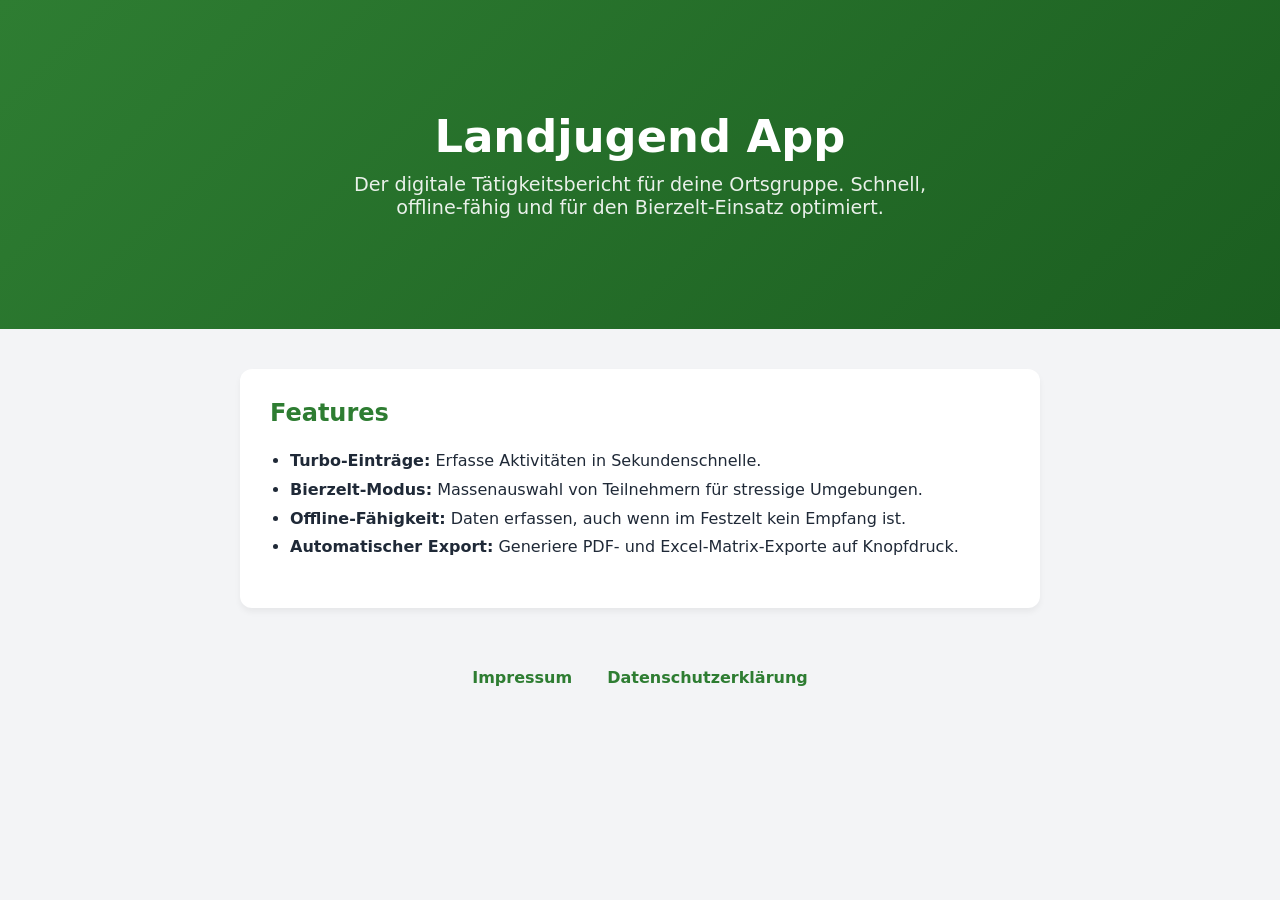
==== index.html @ 34b5fcd6 "Add files via upload" ====
<!DOCTYPE html>
<html lang="de">
<head>
    <meta charset="UTF-8">
    <meta name="viewport" content="width=device-width, initial-scale=1.0">
    <title>Landjugend App | Tätigkeitsbericht</title>
    <style>
        :root {
            --lj-green: #2e7d32; /* Typisches Grün, anpassen! */
            --lj-light: #e8f5e9;
            --text-dark: #1f2937;
        }
        body {
            font-family: system-ui, -apple-system, sans-serif;
            margin: 0;
            background-color: #f3f4f6;
            color: var(--text-dark);
        }
        .hero {
            background: linear-gradient(135deg, var(--lj-green), #1b5e20);
            color: white;
            padding: 80px 20px;
            text-align: center;
        }
        .hero h1 { margin-bottom: 10px; font-size: 2.8rem; }
        .hero p { font-size: 1.2rem; opacity: 0.9; max-width: 600px; margin: 0 auto 30px auto; }
        
        .container { max-width: 800px; margin: 40px auto; padding: 0 20px; }
        
        .feature-list {
            background: white;
            padding: 30px;
            border-radius: 12px;
            box-shadow: 0 4px 6px rgba(0,0,0,0.05);
        }
        .feature-list h2 { color: var(--lj-green); margin-top: 0; }
        .feature-list ul { padding-left: 20px; line-height: 1.8; }
        
        .legal-links {
            text-align: center;
            margin-top: 40px;
            padding: 20px;
        }
        .legal-links a {
            color: var(--lj-green);
            text-decoration: none;
            margin: 0 15px;
            font-weight: bold;
        }
        .legal-links a:hover { text-decoration: underline; }
    </style>
</head>
<body>
    <div class="hero">
        <h1>Landjugend App</h1>
        <p>Der digitale Tätigkeitsbericht für deine Ortsgruppe. Schnell, offline-fähig und für den Bierzelt-Einsatz optimiert.</p>
        </div>

    <div class="container">
        <div class="feature-list">
            <h2>Features</h2>
            <ul>
                <li><strong>Turbo-Einträge:</strong> Erfasse Aktivitäten in Sekundenschnelle.</li>
                <li><strong>Bierzelt-Modus:</strong> Massenauswahl von Teilnehmern für stressige Umgebungen.</li>
                <li><strong>Offline-Fähigkeit:</strong> Daten erfassen, auch wenn im Festzelt kein Empfang ist.</li>
                <li><strong>Automatischer Export:</strong> Generiere PDF- und Excel-Matrix-Exporte auf Knopfdruck.</li>
            </ul>
        </div>

        <div class="legal-links">
            <a href="impressum.html">Impressum</a>
            <a href="datenschutz.html">Datenschutzerklärung</a>
        </div>
    </div>
</body>
</html>
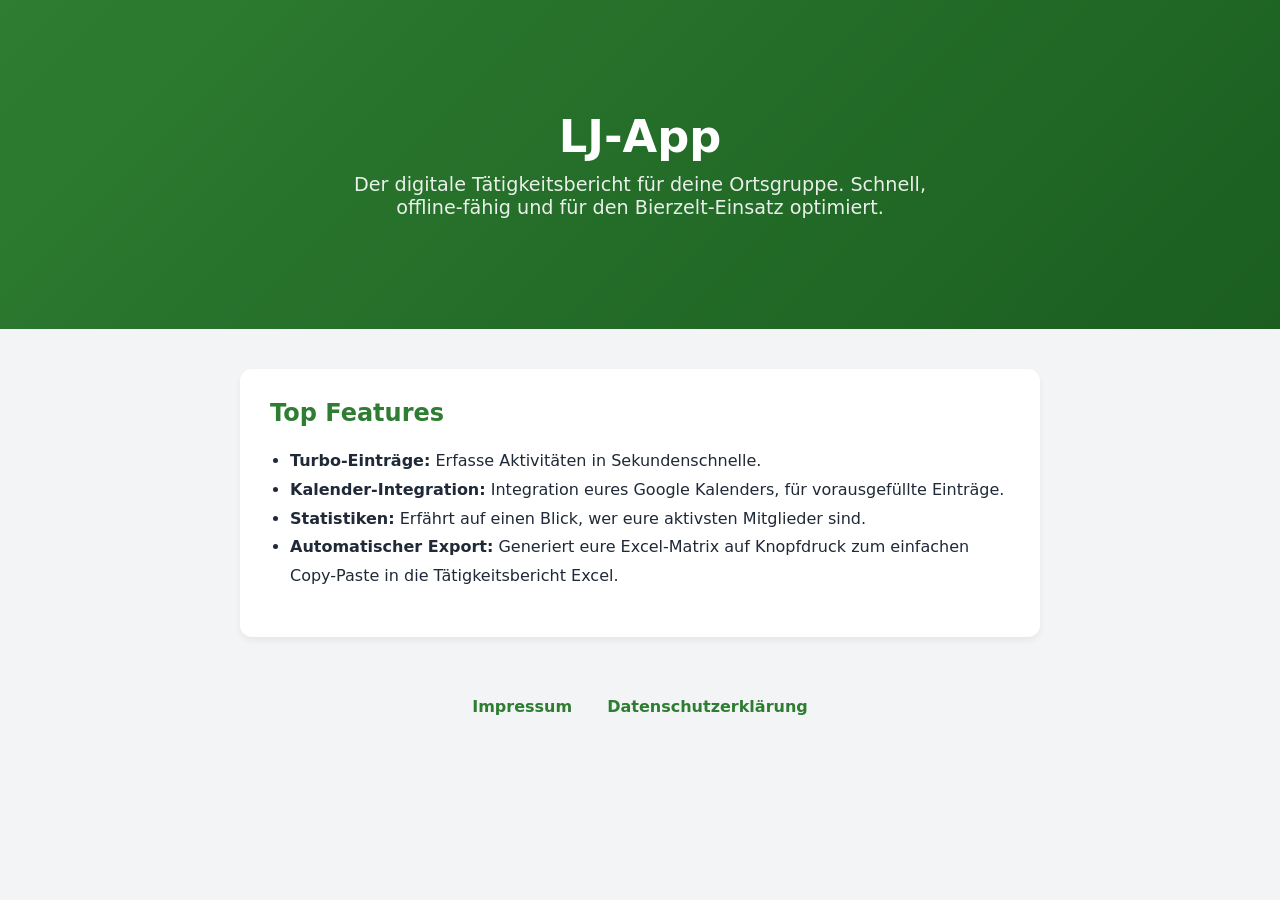
==== commit c0a4cfff: "Update index.html" ====
--- a/index.html
+++ b/index.html
@@ -52,18 +52,18 @@
 </head>
 <body>
     <div class="hero">
-        <h1>Landjugend App</h1>
+        <h1>LJ-App</h1>
         <p>Der digitale Tätigkeitsbericht für deine Ortsgruppe. Schnell, offline-fähig und für den Bierzelt-Einsatz optimiert.</p>
         </div>
 
     <div class="container">
         <div class="feature-list">
-            <h2>Features</h2>
+            <h2>Top Features</h2>
             <ul>
                 <li><strong>Turbo-Einträge:</strong> Erfasse Aktivitäten in Sekundenschnelle.</li>
-                <li><strong>Bierzelt-Modus:</strong> Massenauswahl von Teilnehmern für stressige Umgebungen.</li>
-                <li><strong>Offline-Fähigkeit:</strong> Daten erfassen, auch wenn im Festzelt kein Empfang ist.</li>
-                <li><strong>Automatischer Export:</strong> Generiere PDF- und Excel-Matrix-Exporte auf Knopfdruck.</li>
+                <li><strong>Kalender-Integration:</strong> Integration eures Google Kalenders, für vorausgefüllte Einträge.</li>
+                <li><strong>Statistiken:</strong> Erfährt auf einen Blick, wer eure aktivsten Mitglieder sind.</li>
+                <li><strong>Automatischer Export:</strong> Generiert eure Excel-Matrix auf Knopfdruck zum einfachen Copy-Paste in die Tätigkeitsbericht Excel.</li>
             </ul>
         </div>
 
@@ -73,4 +73,4 @@
         </div>
     </div>
 </body>
-</html>+</html>
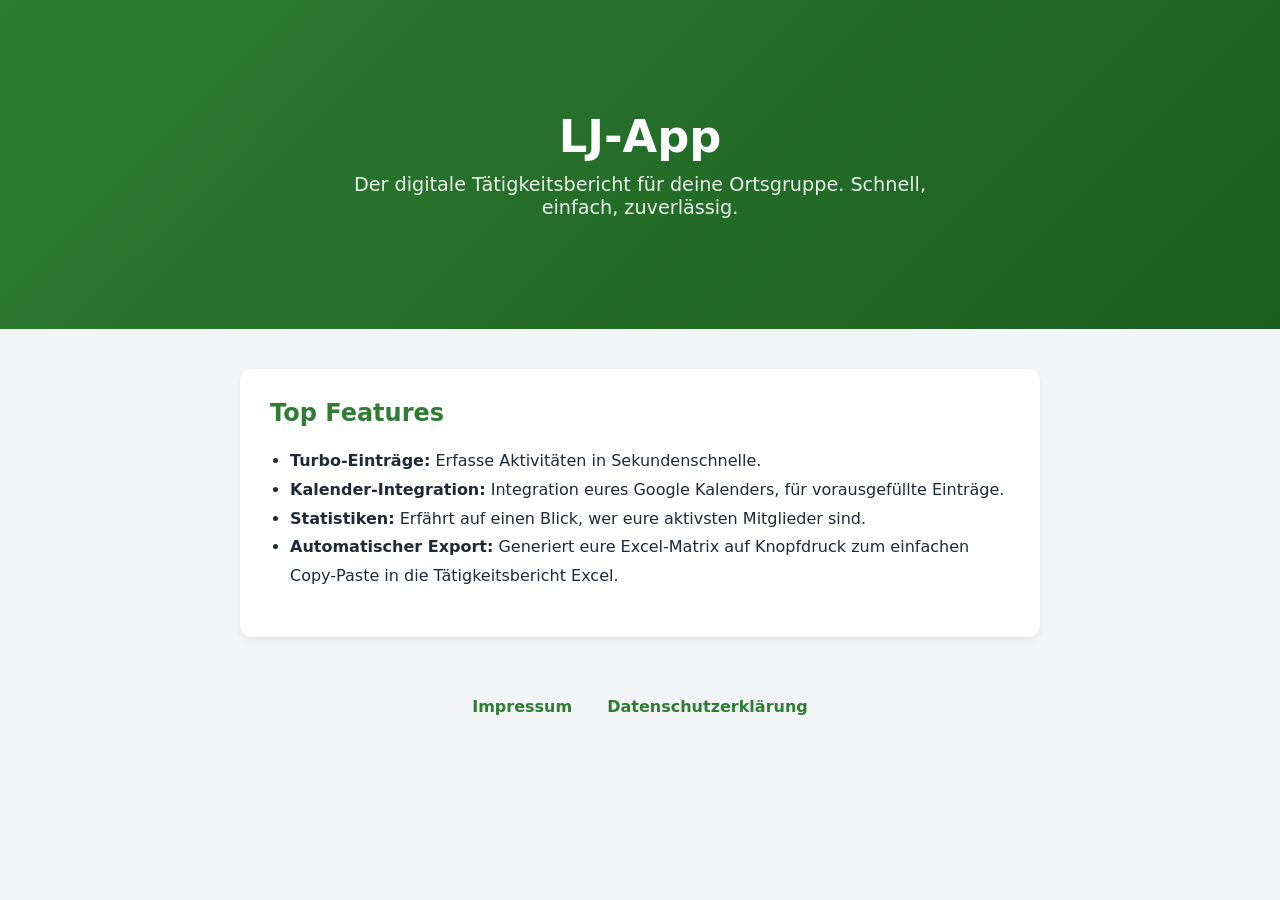
==== commit a0908393: "Update index.html" ====
--- a/index.html
+++ b/index.html
@@ -53,7 +53,7 @@
 <body>
     <div class="hero">
         <h1>LJ-App</h1>
-        <p>Der digitale Tätigkeitsbericht für deine Ortsgruppe. Schnell, offline-fähig und für den Bierzelt-Einsatz optimiert.</p>
+        <p>Der digitale Tätigkeitsbericht für deine Ortsgruppe. Schnell, einfach, zuverlässig.</p>
         </div>
 
     <div class="container">
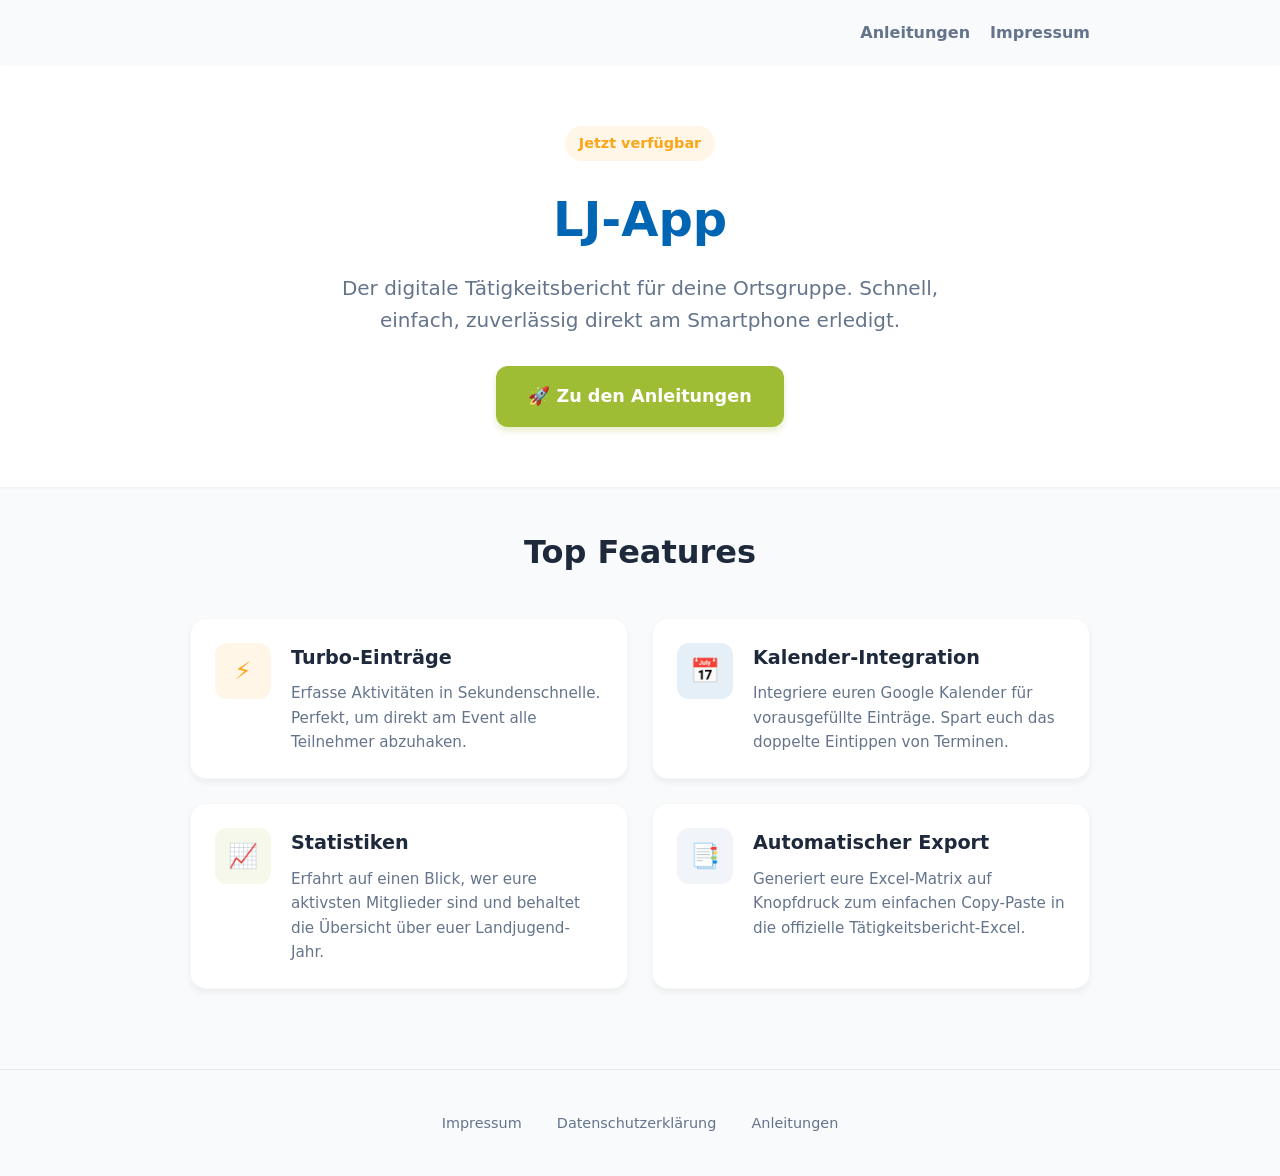
==== commit 2b821ce4: "Add files via upload" ====
--- a/index.html
+++ b/index.html
@@ -5,72 +5,250 @@
     <meta name="viewport" content="width=device-width, initial-scale=1.0">
     <title>Landjugend App | Tätigkeitsbericht</title>
     <style>
+        /* --- Brand Colors --- */
         :root {
-            --lj-green: #2e7d32; /* Typisches Grün, anpassen! */
-            --lj-light: #e8f5e9;
-            --text-dark: #1f2937;
-        }
+            --primary-blue: #0066b3;
+            --accent-green: #9ebd35;
+            --highlight-orange: #faa61a;
+            --bg-color: #f8fafc;
+            --text-color: #1e293b;
+            --card-bg: #ffffff;
+            --sub-text: #64748b;
+        }
+
         body {
             font-family: system-ui, -apple-system, sans-serif;
             margin: 0;
-            background-color: #f3f4f6;
-            color: var(--text-dark);
-        }
+            padding: 0;
+            background-color: var(--bg-color);
+            color: var(--text-color);
+            line-height: 1.6;
+        }
+
+        /* --- Navigation --- */
+        .top-nav {
+            padding: 20px;
+            max-width: 900px;
+            margin: 0 auto;
+            display: flex;
+            justify-content: flex-end;
+        }
+
+        .nav-link {
+            color: var(--sub-text);
+            text-decoration: none;
+            font-weight: 600;
+            margin-left: 20px;
+            transition: color 0.2s;
+        }
+
+        .nav-link:hover {
+            color: var(--primary-blue);
+        }
+
+        /* --- Hero Section --- */
         .hero {
-            background: linear-gradient(135deg, var(--lj-green), #1b5e20);
+            text-align: center;
+            padding: 60px 20px;
+            background-color: var(--card-bg);
+            box-shadow: 0 1px 3px rgba(0,0,0,0.05);
+            margin-bottom: 40px;
+        }
+
+        .orange-badge {
+            background: rgba(250, 166, 26, 0.1);
+            color: var(--highlight-orange);
+            font-weight: 800;
+            padding: 6px 14px;
+            border-radius: 20px;
+            font-size: 0.9rem;
+            display: inline-block;
+            margin-bottom: 20px;
+        }
+
+        .hero h1 {
+            color: var(--primary-blue);
+            font-size: 3rem;
+            margin: 0 0 15px 0;
+            font-weight: 800;
+        }
+
+        .hero p {
+            color: var(--sub-text);
+            font-size: 1.25rem;
+            margin: 0 auto 30px auto;
+            max-width: 600px;
+        }
+
+        .cta-button {
+            background-color: var(--accent-green);
             color: white;
-            padding: 80px 20px;
+            text-decoration: none;
+            font-size: 1.1rem;
+            font-weight: 700;
+            padding: 16px 32px;
+            border-radius: 12px;
+            display: inline-flex;
+            align-items: center;
+            gap: 10px;
+            transition: transform 0.2s, background-color 0.2s;
+            box-shadow: 0 4px 6px rgba(158, 189, 53, 0.25);
+        }
+
+        .cta-button:hover {
+            transform: translateY(-3px);
+            background-color: #a8cd43;
+        }
+
+        /* --- Main Content & Grid --- */
+        .container {
+            max-width: 900px;
+            margin: 0 auto;
+            padding: 0 20px 60px 20px;
+        }
+
+        .section-title {
             text-align: center;
-        }
-        .hero h1 { margin-bottom: 10px; font-size: 2.8rem; }
-        .hero p { font-size: 1.2rem; opacity: 0.9; max-width: 600px; margin: 0 auto 30px auto; }
-        
-        .container { max-width: 800px; margin: 40px auto; padding: 0 20px; }
-        
-        .feature-list {
-            background: white;
-            padding: 30px;
+            font-size: 2rem;
+            color: var(--text-color);
+            margin-bottom: 40px;
+        }
+
+        .feature-grid {
+            display: grid;
+            grid-template-columns: repeat(auto-fit, minmax(300px, 1fr));
+            gap: 24px;
+        }
+
+        /* --- Feature Cards --- */
+        .feature-card {
+            background: var(--card-bg);
+            border-radius: 16px;
+            padding: 24px;
+            box-shadow: 0 4px 6px rgba(0,0,0,0.05);
+            border: 1px solid rgba(0,0,0,0.03);
+            transition: transform 0.2s;
+            display: flex;
+            align-items: flex-start;
+            gap: 20px;
+        }
+
+        .feature-card:hover {
+            transform: translateY(-3px);
+            box-shadow: 0 8px 12px rgba(0,0,0,0.08);
+        }
+
+        .icon-box {
+            width: 56px;
+            height: 56px;
             border-radius: 12px;
-            box-shadow: 0 4px 6px rgba(0,0,0,0.05);
-        }
-        .feature-list h2 { color: var(--lj-green); margin-top: 0; }
-        .feature-list ul { padding-left: 20px; line-height: 1.8; }
-        
-        .legal-links {
+            display: flex;
+            justify-content: center;
+            align-items: center;
+            font-size: 1.5rem;
+            flex-shrink: 0;
+        }
+
+        /* Individual Card Colors */
+        .icon-orange { background-color: rgba(250, 166, 26, 0.1); color: var(--highlight-orange); }
+        .icon-blue { background-color: rgba(0, 102, 179, 0.1); color: var(--primary-blue); }
+        .icon-green { background-color: rgba(158, 189, 53, 0.1); color: var(--accent-green); }
+        .icon-dark { background-color: #f1f5f9; color: #475569; }
+
+        .feature-text h3 {
+            margin: 0 0 8px 0;
+            color: var(--text-color);
+            font-size: 1.2rem;
+        }
+
+        .feature-text p {
+            margin: 0;
+            color: var(--sub-text);
+            font-size: 0.95rem;
+        }
+
+        /* --- Footer --- */
+        .footer {
             text-align: center;
-            margin-top: 40px;
-            padding: 20px;
-        }
-        .legal-links a {
-            color: var(--lj-green);
+            padding: 40px 20px;
+            border-top: 1px solid #e2e8f0;
+            margin-top: 20px;
+        }
+
+        .footer a {
+            color: var(--sub-text);
             text-decoration: none;
             margin: 0 15px;
-            font-weight: bold;
-        }
-        .legal-links a:hover { text-decoration: underline; }
+            font-size: 0.9rem;
+        }
+
+        .footer a:hover {
+            color: var(--primary-blue);
+            text-decoration: underline;
+        }
     </style>
 </head>
 <body>
-    <div class="hero">
+
+    <nav class="top-nav">
+        <a href="anleitungen.html" class="nav-link">Anleitungen</a>
+        <a href="impressum.html" class="nav-link">Impressum</a>
+    </nav>
+
+    <header class="hero">
+        <span class="orange-badge">Jetzt verfügbar</span>
         <h1>LJ-App</h1>
-        <p>Der digitale Tätigkeitsbericht für deine Ortsgruppe. Schnell, einfach, zuverlässig.</p>
+        <p>Der digitale Tätigkeitsbericht für deine Ortsgruppe. Schnell, einfach, zuverlässig direkt am Smartphone erledigt.</p>
+        <a href="anleitungen.html" class="cta-button">
+            🚀 Zu den Anleitungen
+        </a>
+    </header>
+
+    <main class="container">
+        <h2 class="section-title">Top Features</h2>
+        
+        <div class="feature-grid">
+            
+            <div class="feature-card">
+                <div class="icon-box icon-orange">⚡</div>
+                <div class="feature-text">
+                    <h3>Turbo-Einträge</h3>
+                    <p>Erfasse Aktivitäten in Sekundenschnelle. Perfekt, um direkt am Event alle Teilnehmer abzuhaken.</p>
+                </div>
+            </div>
+
+            <div class="feature-card">
+                <div class="icon-box icon-blue">📅</div>
+                <div class="feature-text">
+                    <h3>Kalender-Integration</h3>
+                    <p>Integriere euren Google Kalender für vorausgefüllte Einträge. Spart euch das doppelte Eintippen von Terminen.</p>
+                </div>
+            </div>
+
+            <div class="feature-card">
+                <div class="icon-box icon-green">📈</div>
+                <div class="feature-text">
+                    <h3>Statistiken</h3>
+                    <p>Erfahrt auf einen Blick, wer eure aktivsten Mitglieder sind und behaltet die Übersicht über euer Landjugend-Jahr.</p>
+                </div>
+            </div>
+
+            <div class="feature-card">
+                <div class="icon-box icon-dark">📑</div>
+                <div class="feature-text">
+                    <h3>Automatischer Export</h3>
+                    <p>Generiert eure Excel-Matrix auf Knopfdruck zum einfachen Copy-Paste in die offizielle Tätigkeitsbericht-Excel.</p>
+                </div>
+            </div>
+
         </div>
-
-    <div class="container">
-        <div class="feature-list">
-            <h2>Top Features</h2>
-            <ul>
-                <li><strong>Turbo-Einträge:</strong> Erfasse Aktivitäten in Sekundenschnelle.</li>
-                <li><strong>Kalender-Integration:</strong> Integration eures Google Kalenders, für vorausgefüllte Einträge.</li>
-                <li><strong>Statistiken:</strong> Erfährt auf einen Blick, wer eure aktivsten Mitglieder sind.</li>
-                <li><strong>Automatischer Export:</strong> Generiert eure Excel-Matrix auf Knopfdruck zum einfachen Copy-Paste in die Tätigkeitsbericht Excel.</li>
-            </ul>
-        </div>
-
-        <div class="legal-links">
-            <a href="impressum.html">Impressum</a>
-            <a href="datenschutz.html">Datenschutzerklärung</a>
-        </div>
-    </div>
+    </main>
+
+    <footer class="footer">
+        <a href="impressum.html">Impressum</a>
+        <a href="datenschutz.html">Datenschutzerklärung</a>
+        <a href="anleitungen.html">Anleitungen</a>
+    </footer>
+
 </body>
-</html>
+</html>
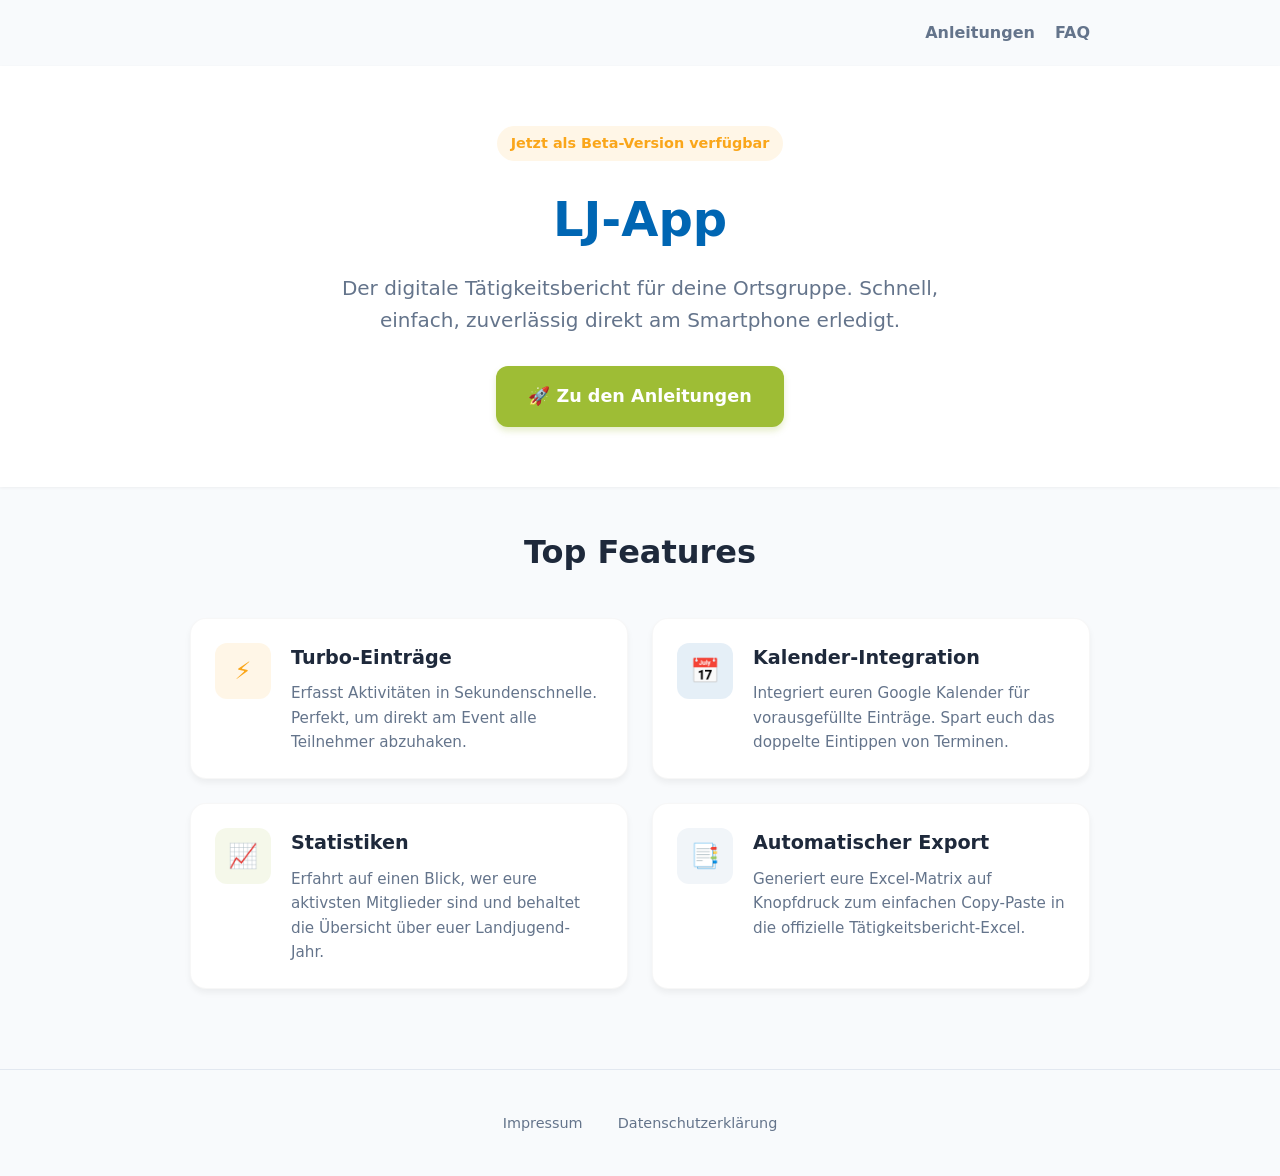
==== commit dec73216: "Update index.html" ====
--- a/index.html
+++ b/index.html
@@ -191,15 +191,15 @@
 <body>
 
     <nav class="top-nav">
-        <a href="anleitungen.html" class="nav-link">Anleitungen</a>
-        <a href="impressum.html" class="nav-link">Impressum</a>
+        <a href="anleitungen" class="nav-link">Anleitungen</a>
+        <a href="faq" class="nav-link">FAQ</a>
     </nav>
 
     <header class="hero">
-        <span class="orange-badge">Jetzt verfügbar</span>
+        <span class="orange-badge">Jetzt als Beta-Version verfügbar</span>
         <h1>LJ-App</h1>
         <p>Der digitale Tätigkeitsbericht für deine Ortsgruppe. Schnell, einfach, zuverlässig direkt am Smartphone erledigt.</p>
-        <a href="anleitungen.html" class="cta-button">
+        <a href="anleitungen" class="cta-button">
             🚀 Zu den Anleitungen
         </a>
     </header>
@@ -213,7 +213,7 @@
                 <div class="icon-box icon-orange">⚡</div>
                 <div class="feature-text">
                     <h3>Turbo-Einträge</h3>
-                    <p>Erfasse Aktivitäten in Sekundenschnelle. Perfekt, um direkt am Event alle Teilnehmer abzuhaken.</p>
+                    <p>Erfasst Aktivitäten in Sekundenschnelle. Perfekt, um direkt am Event alle Teilnehmer abzuhaken.</p>
                 </div>
             </div>
 
@@ -221,7 +221,7 @@
                 <div class="icon-box icon-blue">📅</div>
                 <div class="feature-text">
                     <h3>Kalender-Integration</h3>
-                    <p>Integriere euren Google Kalender für vorausgefüllte Einträge. Spart euch das doppelte Eintippen von Terminen.</p>
+                    <p>Integriert euren Google Kalender für vorausgefüllte Einträge. Spart euch das doppelte Eintippen von Terminen.</p>
                 </div>
             </div>
 
@@ -245,10 +245,9 @@
     </main>
 
     <footer class="footer">
-        <a href="impressum.html">Impressum</a>
-        <a href="datenschutz.html">Datenschutzerklärung</a>
-        <a href="anleitungen.html">Anleitungen</a>
+        <a href="impressum">Impressum</a>
+        <a href="datenschutz">Datenschutzerklärung</a>
     </footer>
 
 </body>
-</html>+</html>
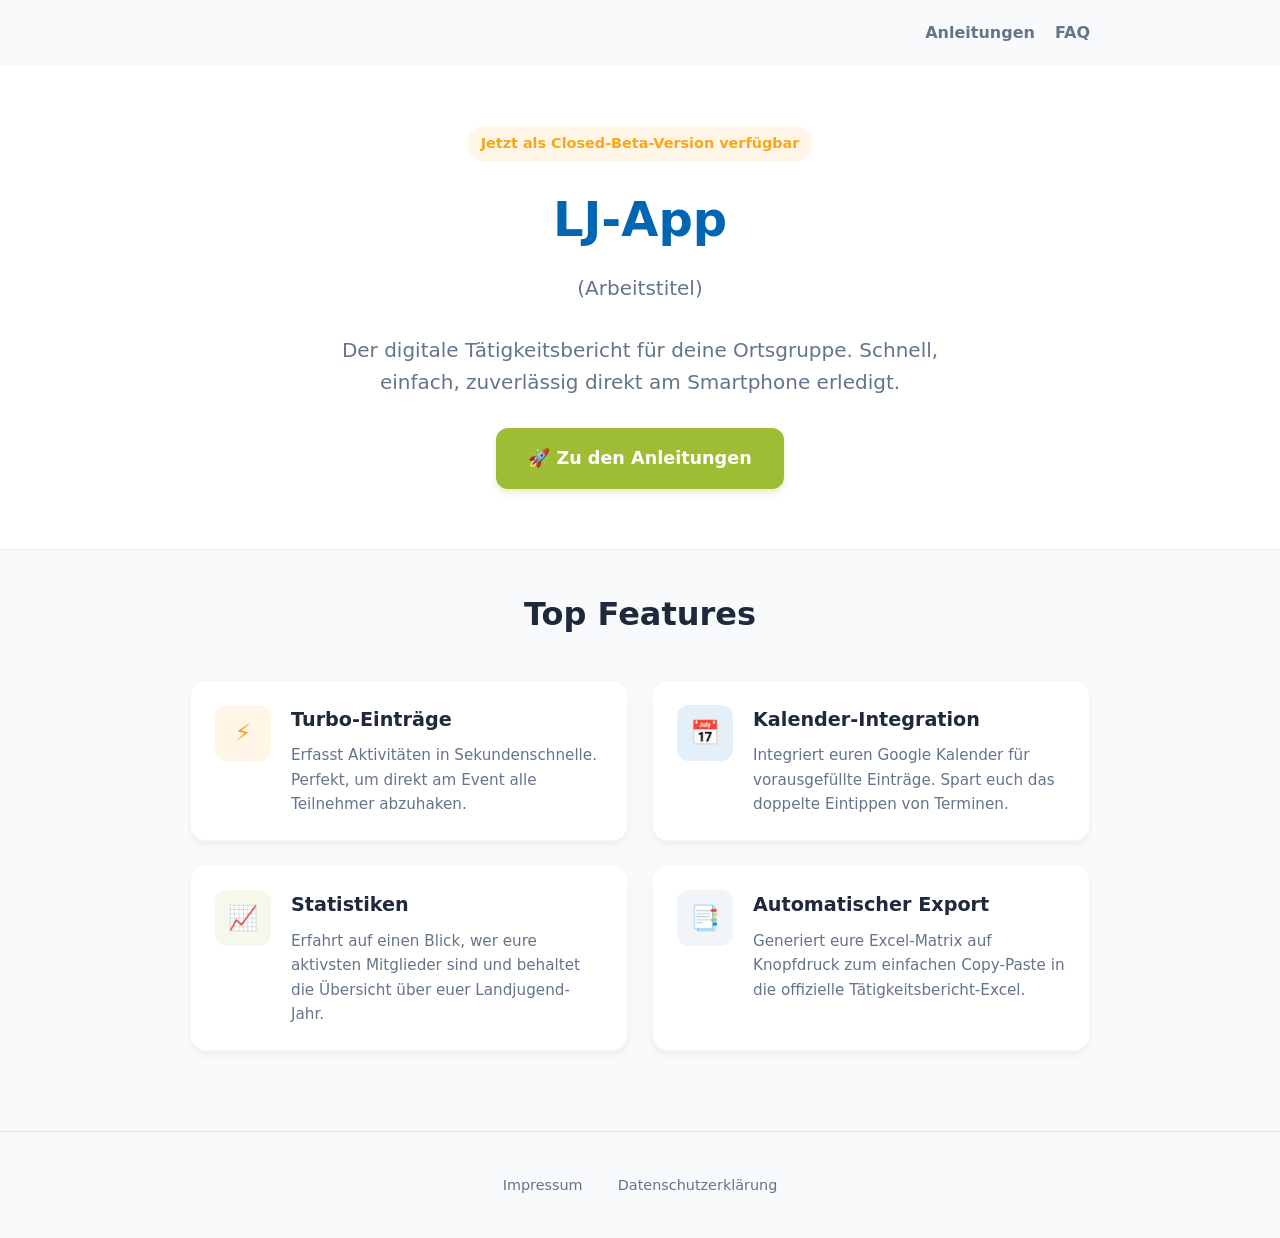
==== commit c579a8c0: "Update index.html" ====
--- a/index.html
+++ b/index.html
@@ -196,8 +196,9 @@
     </nav>
 
     <header class="hero">
-        <span class="orange-badge">Jetzt als Beta-Version verfügbar</span>
+        <span class="orange-badge">Jetzt als Closed-Beta-Version verfügbar</span>
         <h1>LJ-App</h1>
+        <p>(Arbeitstitel)<p>
         <p>Der digitale Tätigkeitsbericht für deine Ortsgruppe. Schnell, einfach, zuverlässig direkt am Smartphone erledigt.</p>
         <a href="anleitungen" class="cta-button">
             🚀 Zu den Anleitungen
